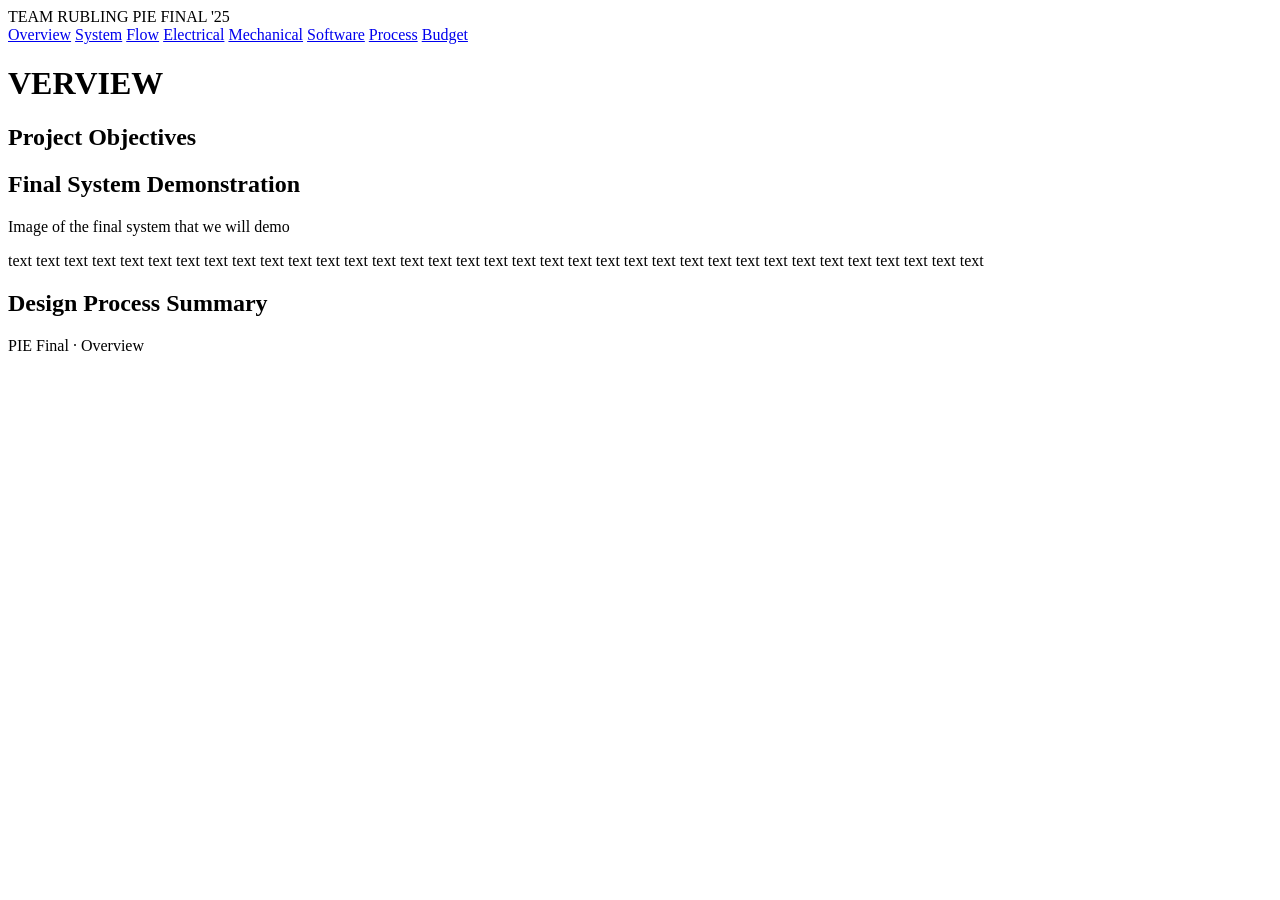
==== index.html @ 13314a57 "Website redesign: cube animation, layout, budget table" ====
<!doctype html>
<html lang="en">
<head>
  <meta charset="utf-8">
  <meta name="viewport" content="width=device-width,initial-scale=1">
  <title>Overview</title>
  <link rel="stylesheet" href="css/style.css?v=FINAL">
</head>
<body data-letter="O">

<header class="topbar">
  <div class="container navwrap">
    <div class="brand">TEAM RUBLING PIE FINAL '25</div>
    <nav class="navlinks">
      <a class="active" href="index.html">Overview</a>
      <a href="system.html">System</a>
      <a href="flow.html">Flow</a>
      <a href="electrical.html">Electrical</a>
      <a href="mechanical.html">Mechanical</a>
      <a href="software.html">Software</a>
      <a href="process.html">Process</a>
      <a href="budget.html">Budget</a>
    </nav>
  </div>
</header>

<div class="container hero">
    <div class="headingRow">
      <div class="cubeInline"><div id="cubeMount"></div></div>
      <h1 class="pageHeading">VERVIEW</h1>
    </div>
</div>

<main class="container">

  <section class="card section">
    <h2>Project Objectives</h2>
  </section>

  <section class="card section">
    <h2>Final System Demonstration</h2>
    <p> Image of the final system that we will demo</p>
    <p2> text text text text text text text text text text text text text text text text text text text text text text text text text text text text text text text text text text text </p2>
  </section>

  <section class="card section">
    <h2>Design Process Summary</h2>
  </section>

  <div class="footer">PIE Final · Overview</div>
</main>

<script src="js/nav.js"></script>
<script src="js/cube.js"></script>
</body>
</html>
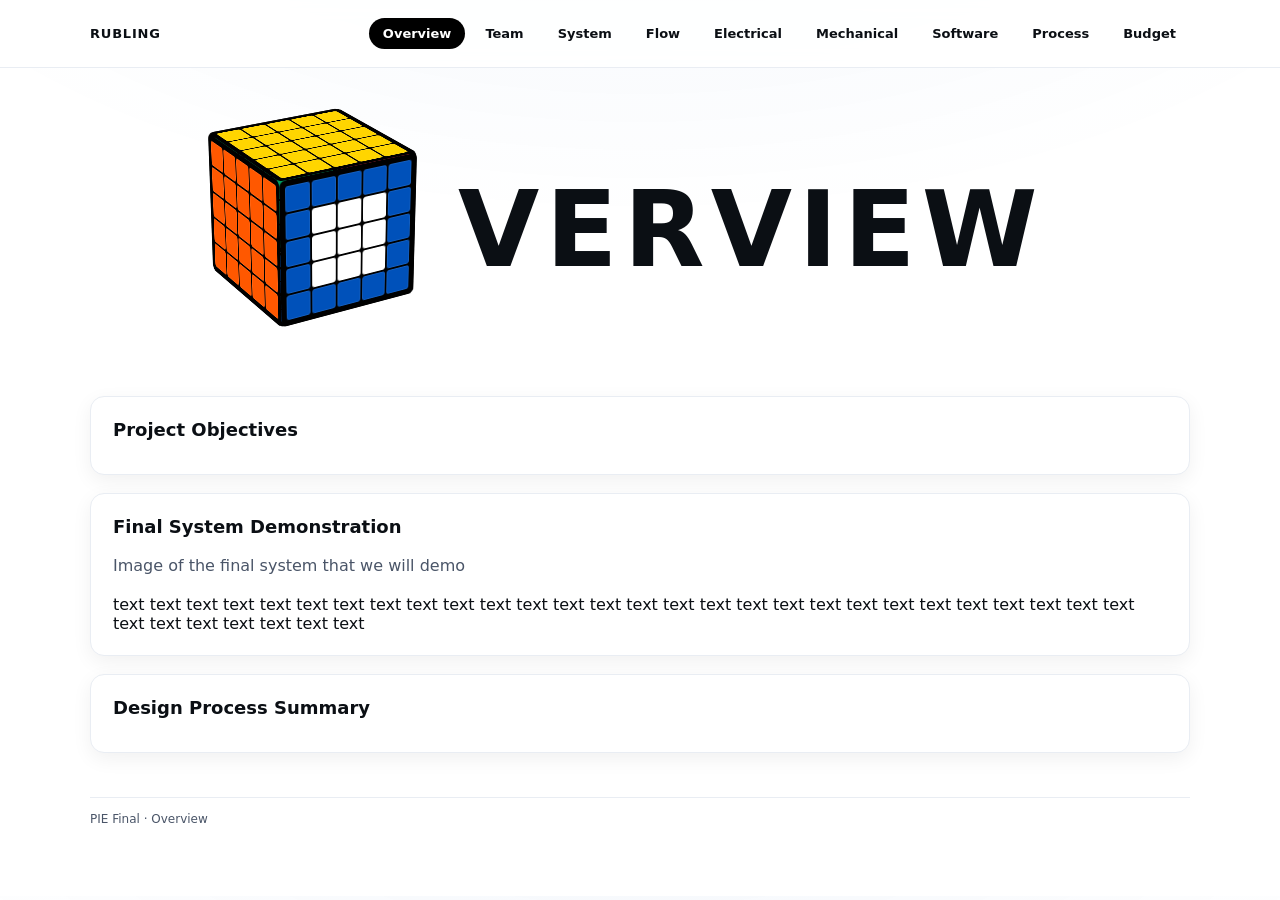
==== commit 9bdafbbe: "update navbar" ====
--- a/index.html
+++ b/index.html
@@ -10,9 +10,10 @@
 
 <header class="topbar">
   <div class="container navwrap">
-    <div class="brand">TEAM RUBLING PIE FINAL '25</div>
+    <div class="brand">RUBLING</div>
     <nav class="navlinks">
       <a class="active" href="index.html">Overview</a>
+      <a href="team.html">Team</a>
       <a href="system.html">System</a>
       <a href="flow.html">Flow</a>
       <a href="electrical.html">Electrical</a>
--- a/css/style.css
+++ b/css/style.css
@@ -0,0 +1,280 @@
+:root{
+  --bg:#ffffff;
+  --ink:#0b0f14;
+  --muted:#4a5568;
+
+  --blue:#0051ba;
+  --red:#c41e3a;
+  --orange:#ff5800;
+  --yellow:#ffd500;
+  --green:#009e60;
+
+  --black:#000000;
+  --border:#d6dbe3;
+  --borderSoft:#e9edf3;
+
+  --max:1100px;
+  --navH:68px;
+
+  --cubeSize:150px;
+  --headingScale:0.7;
+
+  --radius:14px;
+  --shadowSoft:0 6px 20px rgba(0,0,0,.06);
+  --shadowHover:0 10px 30px rgba(0,0,0,.10);
+}
+
+*{box-sizing:border-box}
+html,body{margin:0;padding:0}
+body{
+  font-family: system-ui, -apple-system, Segoe UI, Roboto, Arial, sans-serif;
+  background:
+    radial-gradient(1200px 600px at 50% -200px, rgba(0,81,186,.06), transparent 70%),
+    var(--bg);
+  color:var(--ink);
+}
+
+.container{
+  width:min(var(--max), calc(100% - 40px));
+  margin:0 auto;
+}
+
+.img-responsive {
+  display: block;
+  max-width: 100%;
+  height: auto;
+  margin: 0 auto;
+}
+
+
+.hero{
+  padding:40px 0 20px;
+}
+
+main{
+  padding-bottom:70px;
+}
+
+.topbar{
+  position:sticky;
+  top:0;
+  z-index:100;
+  height:var(--navH);
+  background:rgba(255,255,255,.85);
+  backdrop-filter:saturate(1.2) blur(8px);
+  border-bottom:1px solid var(--borderSoft);
+}
+
+.navwrap{
+  height:100%;
+  display:flex;
+  align-items:center;
+  justify-content:space-between;
+}
+
+.brand{
+  font-weight:800;
+  letter-spacing:.06em;
+  font-size:13px;
+}
+
+.navlinks{
+  display:flex;
+  gap:6px;
+}
+
+.navlinks a{
+  padding:8px 14px;
+  font-size:13px;
+  font-weight:600;
+  color:var(--ink);
+  border-radius:999px;
+  text-decoration:none;
+  transition:background .2s ease, transform .15s ease;
+}
+
+.navlinks a:hover{
+  background:#f2f5f9;
+  transform:translateY(-1px);
+}
+
+.navlinks a.active{
+  background:#000;
+  color:#fff;
+}
+
+.card{
+  background:#fff;
+  border:1px solid var(--borderSoft);
+  border-radius:var(--radius);
+  box-shadow:var(--shadowSoft);
+  transition:box-shadow .25s ease, transform .25s ease;
+}
+
+.card:hover{
+  box-shadow:var(--shadowHover);
+}
+
+.section{
+  padding:22px;
+  margin-top:18px;
+}
+
+.section h2{
+  margin:0 0 12px 0;
+  font-size:18px;
+}
+
+.section p,
+.section li{
+  color:var(--muted);
+  line-height:1.6;
+}
+
+.headingRow{
+  display:flex;
+  align-items:center;
+  justify-content:center;
+  gap:36px;
+  margin-top:30px;
+  margin-bottom:34px;
+}
+
+.pageHeading{
+  font-size:calc(var(--cubeSize) * var(--headingScale));
+  line-height:0.95;
+  font-weight:800;
+  letter-spacing:.06em;
+  margin:0;
+  opacity:0;
+  transform:translateX(-14px);
+}
+
+.pageHeading.text-reveal{
+  animation:textIn .55s cubic-bezier(.22,1,.36,1) forwards;
+}
+
+@keyframes textIn{
+  to{
+    opacity:1;
+    transform:translateX(0);
+  }
+}
+
+.cubeWrap{
+  width:calc(var(--cubeSize) + 36px);
+  height:calc(var(--cubeSize) + 36px);
+  perspective:1400px;
+}
+
+.cube{
+  width:var(--cubeSize);
+  height:var(--cubeSize);
+  transform-style:preserve-3d;
+  transform:rotateX(-24deg) rotateY(30deg);
+}
+
+.cube.spin{
+  animation:spin 1s linear forwards;
+}
+
+@keyframes spin{
+  from{transform:rotateX(-24deg) rotateY(30deg)}
+  to{transform:rotateX(-24deg) rotateY(390deg)}
+}
+
+.face{
+  position:absolute;
+  width:var(--cubeSize);
+  height:var(--cubeSize);
+  display:grid;
+  grid-template-columns:repeat(5,1fr);
+  grid-template-rows:repeat(5,1fr);
+  gap:2px;
+  padding:6px;
+  background:#000;
+  border-radius:6px;
+}
+
+.sticker{
+  border-radius:3px;
+  box-shadow:inset 0 0 0 1px rgba(255,255,255,.08);
+}
+
+.face.front{transform:translateZ(calc(var(--cubeSize)/2))}
+.face.back{transform:rotateY(180deg) translateZ(calc(var(--cubeSize)/2))}
+.face.right{transform:rotateY(90deg) translateZ(calc(var(--cubeSize)/2))}
+.face.left{transform:rotateY(-90deg) translateZ(calc(var(--cubeSize)/2))}
+.face.top{transform:rotateX(90deg) translateZ(calc(var(--cubeSize)/2))}
+.face.bottom{transform:rotateX(-90deg) translateZ(calc(var(--cubeSize)/2))}
+
+.tableWrap{
+  overflow-x:auto;
+  margin-top:16px;
+}
+
+.table{
+  width:100%;
+  min-width:900px;
+  border-collapse:separate;
+  border-spacing:0;
+  font-size:14px;
+  border:1px solid var(--borderSoft);
+  border-radius:12px;
+  overflow:hidden;
+}
+
+.table thead{
+  background:#f6f8fb;
+}
+
+.table th{
+  padding:12px 14px;
+  font-size:13px;
+  text-align:left;
+  font-weight:700;
+  border-bottom:1px solid var(--borderSoft);
+  white-space:nowrap;
+}
+
+.table td{
+  padding:12px 14px;
+  color:var(--muted);
+  border-bottom:1px solid var(--borderSoft);
+  vertical-align:top;
+}
+
+.table td:nth-child(3),
+.table td:nth-child(4),
+.table td:nth-child(5){
+  text-align:right;
+  white-space:nowrap;
+}
+
+.table tbody tr:hover{
+  background:#f9fbff;
+}
+
+.table tr:last-child td{
+  border-bottom:none;
+}
+
+.table .summaryRow td{
+  font-weight:800;
+  background:#f2f6ff;
+  color:var(--ink);
+  border-top:2px solid var(--border);
+}
+
+.footer{
+  margin-top:44px;
+  padding-top:14px;
+  border-top:1px solid var(--borderSoft);
+  font-size:12px;
+  color:var(--muted);
+}
+
+@media (prefers-reduced-motion: reduce){
+  .cube.spin{animation:none}
+  .pageHeading{opacity:1;transform:none}
+}
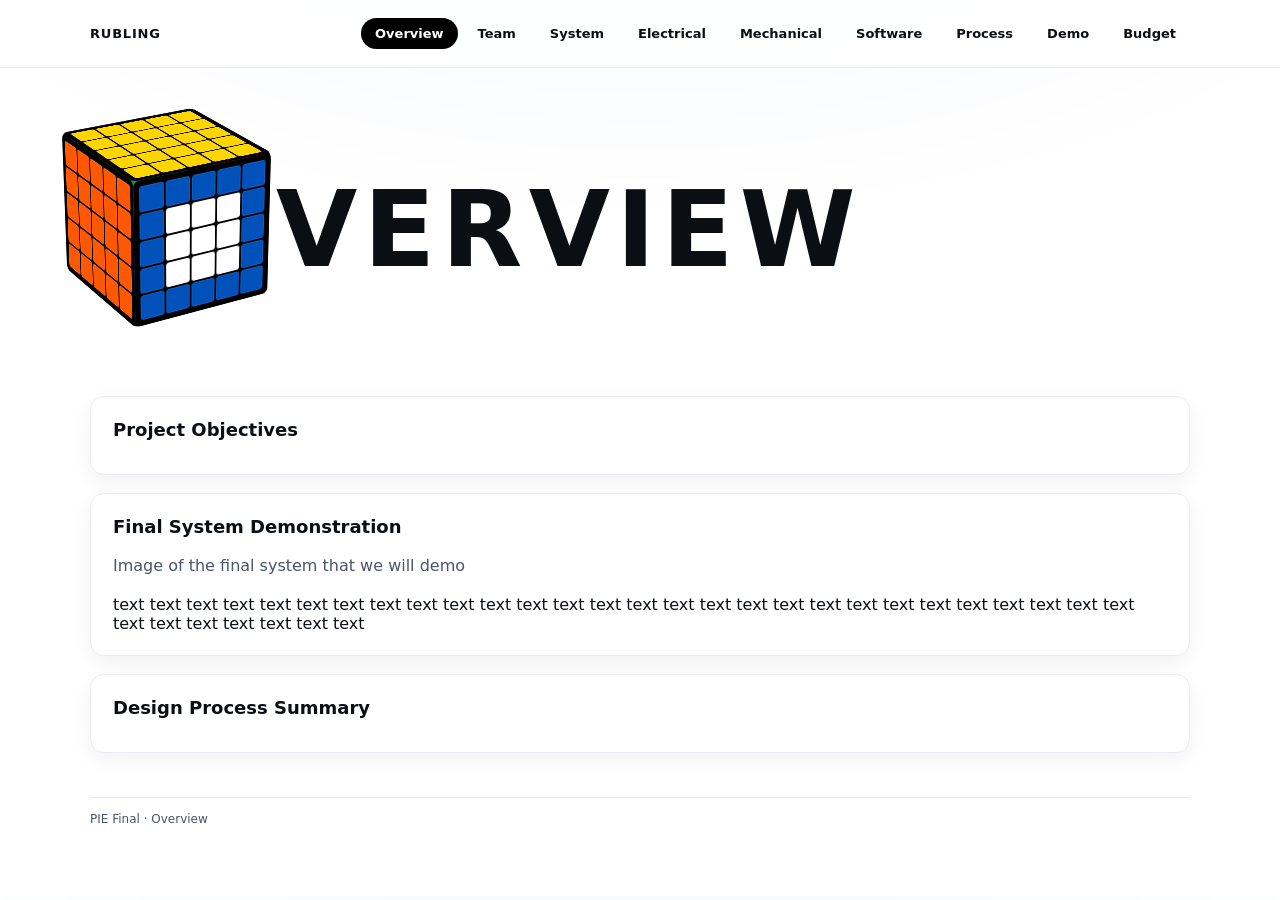
==== commit b20ce5a1: "removed flow, changed system, updated navbar" ====
--- a/index.html
+++ b/index.html
@@ -15,11 +15,11 @@
       <a class="active" href="index.html">Overview</a>
       <a href="team.html">Team</a>
       <a href="system.html">System</a>
-      <a href="flow.html">Flow</a>
       <a href="electrical.html">Electrical</a>
       <a href="mechanical.html">Mechanical</a>
       <a href="software.html">Software</a>
       <a href="process.html">Process</a>
+      <a href="demo.html">Demo</a>
       <a href="budget.html">Budget</a>
     </nav>
   </div>
--- a/css/style.css
+++ b/css/style.css
@@ -3,7 +3,7 @@
   --ink:#0b0f14;
   --muted:#4a5568;
 
-  --blue:#0051ba;
+--blue:#7aa7e9;
   --red:#c41e3a;
   --orange:#ff5800;
   --yellow:#ffd500;
@@ -39,13 +39,12 @@
   margin:0 auto;
 }
 
-.img-responsive {
-  display: block;
-  max-width: 100%;
-  height: auto;
-  margin: 0 auto;
-}
-
+.img-responsive{
+  display:block;
+  max-width:100%;
+  height:auto;
+  margin:0 auto;
+}
 
 .hero{
   padding:40px 0 20px;
@@ -132,13 +131,15 @@
 }
 
 .headingRow{
-  display:flex;
+  display:grid;
+  grid-template-columns: var(--cubeSize) auto;
   align-items:center;
-  justify-content:center;
+  justify-content:start;
   gap:36px;
-  margin-top:30px;
-  margin-bottom:34px;
-}
+  max-width:var(--max);
+  margin:30px auto 34px;
+}
+
 
 .pageHeading{
   font-size:calc(var(--cubeSize) * var(--headingScale));
@@ -266,6 +267,29 @@
   border-top:2px solid var(--border);
 }
 
+.linkBtn{
+  display:inline-block;
+  padding:6px 14px;
+  border-radius:999px;
+  background:var(--blue);
+  color:#fff;
+  font-size:13px;
+  font-weight:600;
+  text-decoration:none;
+  transition:background .15s ease, transform .15s ease, box-shadow .15s ease;
+}
+
+.linkBtn:hover{
+  background:#1f5fe0;
+  transform:translateY(-1px);
+  box-shadow:0 4px 10px rgba(0,0,0,.12);
+}
+
+.linkBtn:active{
+  transform:translateY(0);
+  box-shadow:none;
+}
+
 .footer{
   margin-top:44px;
   padding-top:14px;
@@ -278,3 +302,75 @@
   .cube.spin{animation:none}
   .pageHeading{opacity:1;transform:none}
 }
+
+.grid{padding:1.25rem 0}
+
+.cards{
+  display:grid;
+  grid-template-columns:repeat(auto-fit, minmax(200px, 1fr));
+  gap:1rem;
+  align-items:start;
+}
+
+.sub-card{
+  display:flex;
+  flex-direction:column;
+  align-items:center;
+  text-align:center;
+  gap:.6rem;
+  background:#fff;
+  border-radius:10px;
+  padding:.9rem;
+  box-shadow:0 6px 18px rgba(0,0,0,.06);
+  transition:transform .18s ease, box-shadow .18s ease;
+  cursor:pointer;
+  outline:none;
+}
+
+.sub-photo{
+  width:clamp(120px, 20vw, 220px);
+  height:clamp(120px, 20vw, 220px);
+  object-fit:cover;
+  border-radius:50%;
+  border:4px solid rgba(0,0,0,.06);
+  box-shadow:0 10px 30px rgba(0,0,0,.08);
+  flex-shrink:0;
+}
+
+.sub-info h3{
+  margin:0;
+  font-size:1rem;
+  line-height:1.1;
+}
+
+.role{
+  margin:.15rem 0;
+  color:#666;
+  font-size:.9rem;
+}
+
+.bio{
+  margin:.25rem 0 0;
+  font-size:.85rem;
+  color:#444;
+  max-width:18rem;
+}
+
+@media (max-width:420px){
+  .sub-photo{width:72px;height:72px}
+  .bio{max-width:14rem}
+}
+.timeline{
+  position:relative;
+}
+
+.timeline-line{
+  position:absolute;
+  left:50%;
+  top:0;
+  width:4px;
+  height:0;
+  background:linear-gradient(to bottom, var(--borderSoft), var(--blue));
+  transform:translateX(-50%);
+  will-change:height;
+}
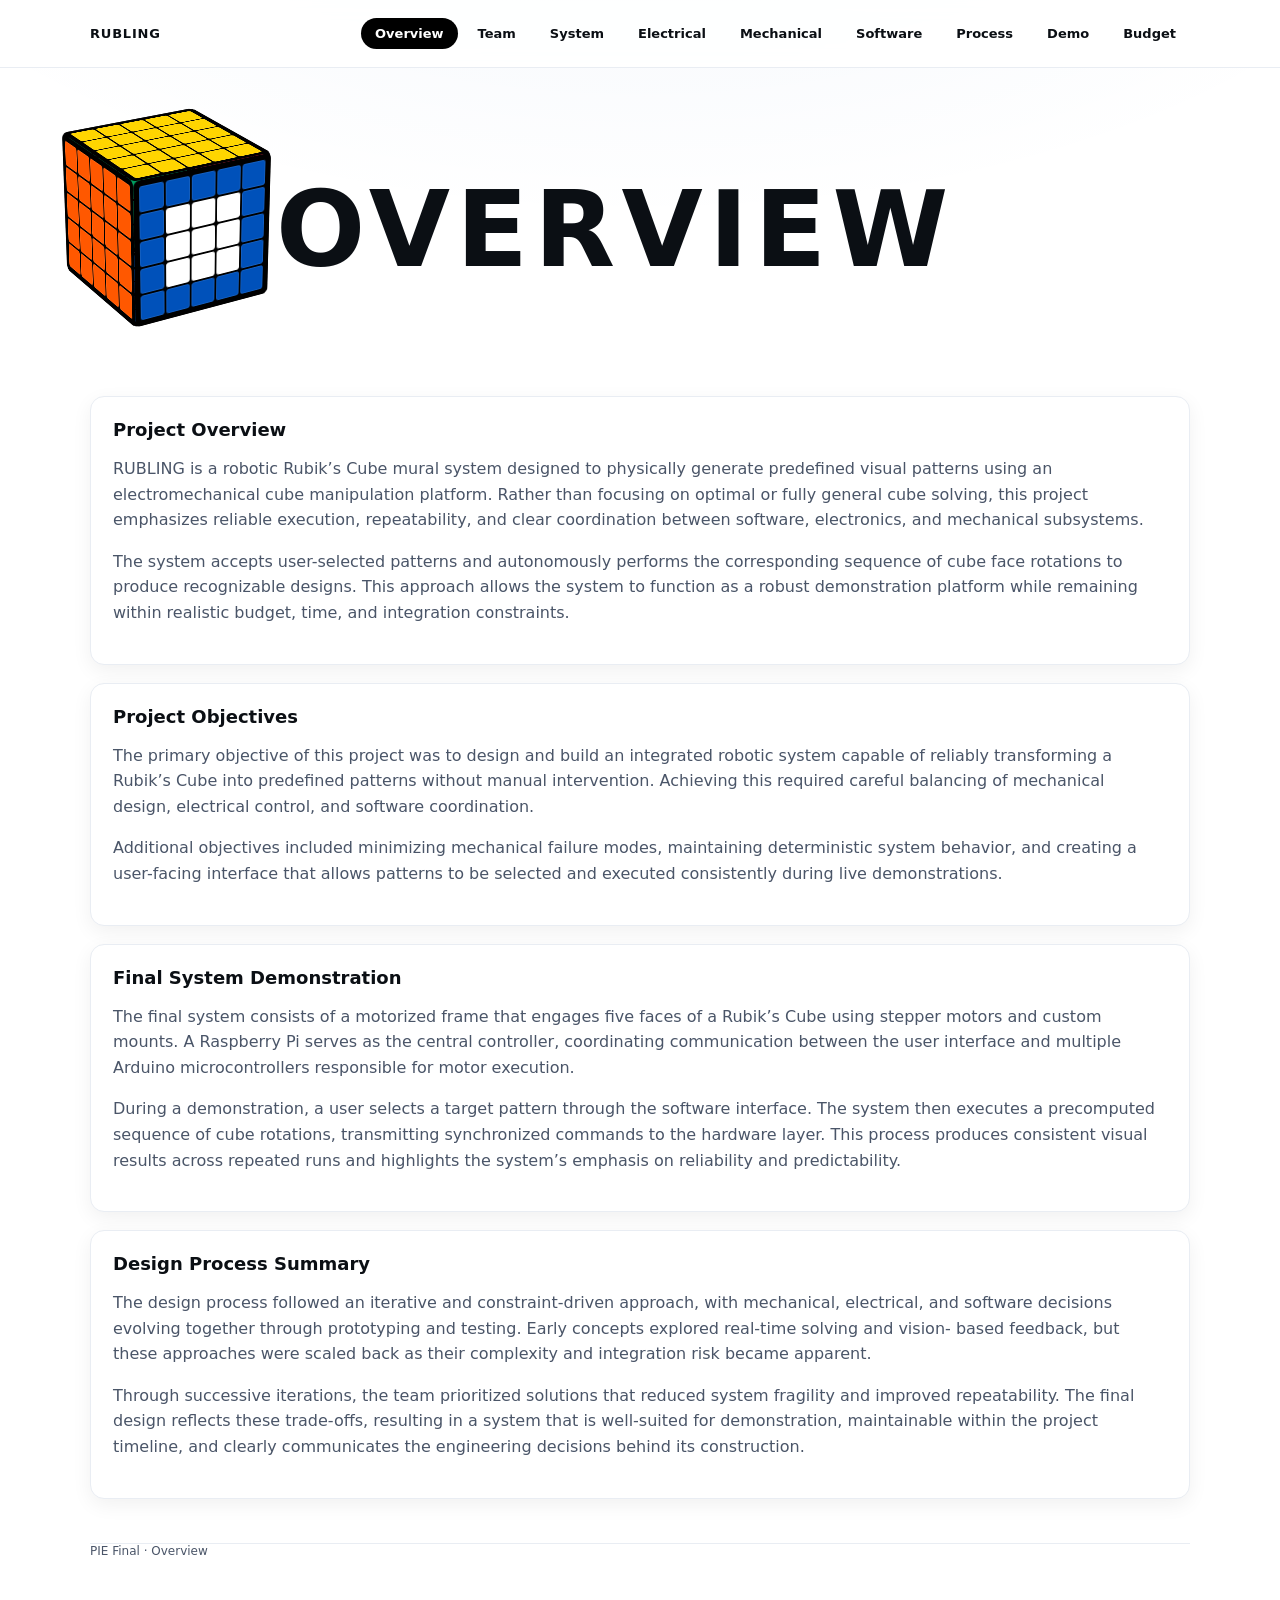
==== commit d0949fcb: "Update overview, process, and software pages" ====
--- a/index.html
+++ b/index.html
@@ -6,6 +6,7 @@
   <title>Overview</title>
   <link rel="stylesheet" href="css/style.css?v=FINAL">
 </head>
+
 <body data-letter="O">
 
 <header class="topbar">
@@ -26,32 +27,91 @@
 </header>
 
 <div class="container hero">
-    <div class="headingRow">
-      <div class="cubeInline"><div id="cubeMount"></div></div>
-      <h1 class="pageHeading">VERVIEW</h1>
+  <div class="headingRow">
+    <div class="cubeInline">
+      <div id="cubeMount"></div>
     </div>
+    <h1 class="pageHeading">OVERVIEW</h1>
+  </div>
 </div>
 
 <main class="container">
 
   <section class="card section">
+    <h2>Project Overview</h2>
+    <p>
+      RUBLING is a robotic Rubik’s Cube mural system designed to physically generate
+      predefined visual patterns using an electromechanical cube manipulation platform.
+      Rather than focusing on optimal or fully general cube solving, this project
+      emphasizes reliable execution, repeatability, and clear coordination between
+      software, electronics, and mechanical subsystems.
+    </p>
+    <p>
+      The system accepts user-selected patterns and autonomously performs the
+      corresponding sequence of cube face rotations to produce recognizable designs.
+      This approach allows the system to function as a robust demonstration platform
+      while remaining within realistic budget, time, and integration constraints.
+    </p>
+  </section>
+
+  <section class="card section">
     <h2>Project Objectives</h2>
+    <p>
+      The primary objective of this project was to design and build an integrated
+      robotic system capable of reliably transforming a Rubik’s Cube into predefined
+      patterns without manual intervention. Achieving this required careful balancing
+      of mechanical design, electrical control, and software coordination.
+    </p>
+    <p>
+      Additional objectives included minimizing mechanical failure modes, maintaining
+      deterministic system behavior, and creating a user-facing interface that allows
+      patterns to be selected and executed consistently during live demonstrations.
+    </p>
   </section>
 
   <section class="card section">
     <h2>Final System Demonstration</h2>
-    <p> Image of the final system that we will demo</p>
-    <p2> text text text text text text text text text text text text text text text text text text text text text text text text text text text text text text text text text text text </p2>
+    <p>
+      The final system consists of a motorized frame that engages five faces of a
+      Rubik’s Cube using stepper motors and custom mounts. A Raspberry Pi serves as
+      the central controller, coordinating communication between the user interface
+      and multiple Arduino microcontrollers responsible for motor execution.
+    </p>
+    <p>
+      During a demonstration, a user selects a target pattern through the software
+      interface. The system then executes a precomputed sequence of cube rotations,
+      transmitting synchronized commands to the hardware layer. This process produces
+      consistent visual results across repeated runs and highlights the system’s
+      emphasis on reliability and predictability.
+    </p>
   </section>
 
   <section class="card section">
     <h2>Design Process Summary</h2>
+    <p>
+      The design process followed an iterative and constraint-driven approach, with
+      mechanical, electrical, and software decisions evolving together through
+      prototyping and testing. Early concepts explored real-time solving and vision-
+      based feedback, but these approaches were scaled back as their complexity and
+      integration risk became apparent.
+    </p>
+    <p>
+      Through successive iterations, the team prioritized solutions that reduced
+      system fragility and improved repeatability. The final design reflects these
+      trade-offs, resulting in a system that is well-suited for demonstration,
+      maintainable within the project timeline, and clearly communicates the
+      engineering decisions behind its construction.
+    </p>
   </section>
 
-  <div class="footer">PIE Final · Overview</div>
+  <div class="footer">
+    PIE Final · Overview
+  </div>
+
 </main>
 
 <script src="js/nav.js"></script>
 <script src="js/cube.js"></script>
+
 </body>
 </html>
--- a/css/style.css
+++ b/css/style.css
@@ -292,7 +292,7 @@
 
 .footer{
   margin-top:44px;
-  padding-top:14px;
+  padding-top:14px 16px 20px 16px;
   border-top:1px solid var(--borderSoft);
   font-size:12px;
   color:var(--muted);
@@ -374,3 +374,80 @@
   transform:translateX(-50%);
   will-change:height;
 }
+.uiGrid{
+  display:grid;
+  grid-template-columns:repeat(2, 1fr);
+  gap:18px;
+  margin-top:14px;
+}
+
+.uiFigure{
+  display:flex;
+  flex-direction:column;
+  height:100%;
+  cursor:zoom-in;
+}
+
+.uiFigure a{
+  display:block;
+  flex-grow:1;
+}
+
+.uiFigure img{
+  width:100%;
+  aspect-ratio:16 / 9;
+  object-fit:contain;
+  background:#f6f8fb;
+  border-radius:12px;
+  border:1px solid var(--borderSoft);
+  box-shadow:var(--shadowSoft);
+  padding:6px;          
+  transition:transform .18s ease, box-shadow .18s ease;
+}
+
+.uiFigure:hover img{
+  transform:translateY(-2px);
+  box-shadow:var(--shadowHover);
+}
+
+.uiFigure figcaption{
+  margin-top:4px;        
+  padding-left:2px;
+  font-size:13px;
+  color:var(--muted);
+  line-height:1.35;
+}
+
+.lightbox{
+  position:fixed;
+  inset:0;
+  background:rgba(10,14,20,.75);
+  display:none;
+  align-items:center;
+  justify-content:center;
+  z-index:999;
+  padding:40px;
+}
+
+.lightbox:target{
+  display:flex;
+}
+
+.lightbox img{
+  max-width:min(1100px, 100%);
+  max-height:90vh;
+  border-radius:14px;
+  box-shadow:0 30px 80px rgba(0,0,0,.35);
+  background:#fff;
+}
+
+.lightbox span{
+  position:absolute;
+  top:22px;
+  right:26px;
+  font-size:28px;
+  color:#fff;
+  text-decoration:none;
+  font-weight:600;
+  cursor:pointer;
+}
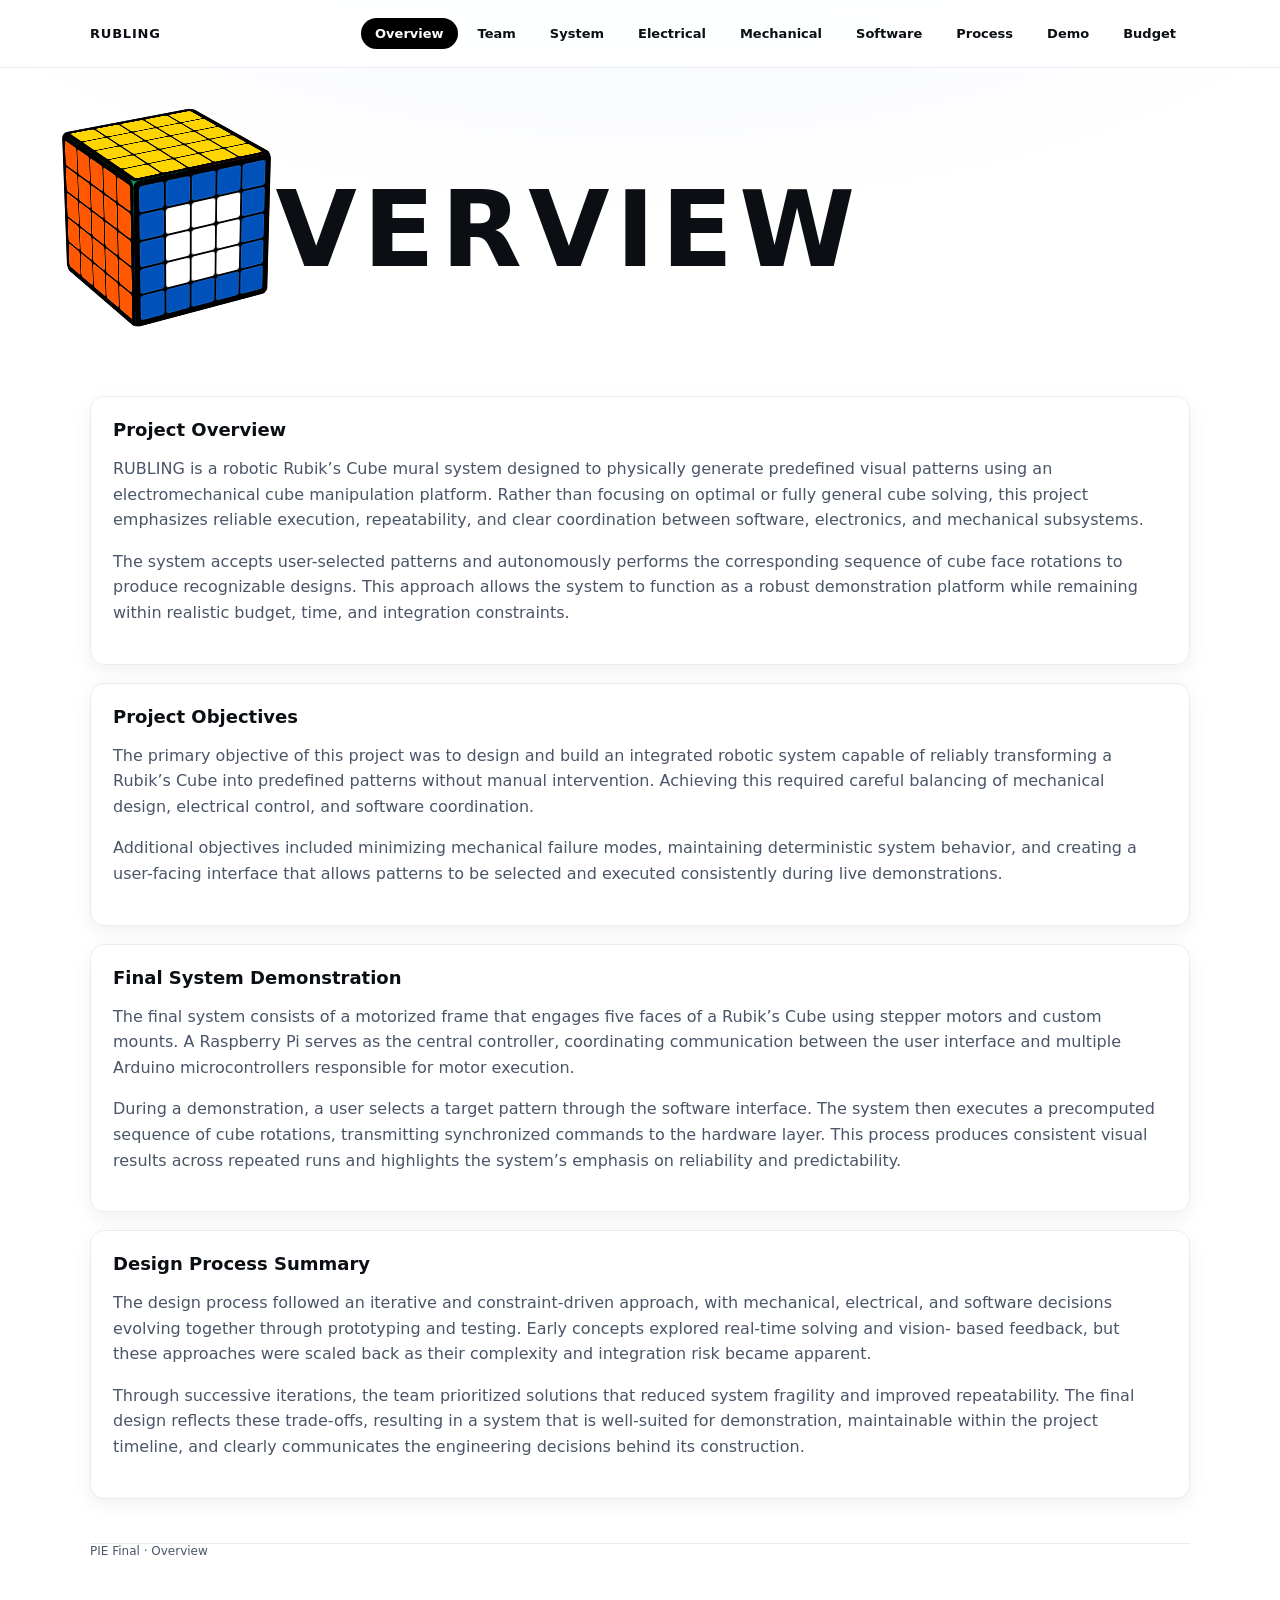
==== commit fc4c190c: "updated process" ====
--- a/index.html
+++ b/index.html
@@ -31,7 +31,7 @@
     <div class="cubeInline">
       <div id="cubeMount"></div>
     </div>
-    <h1 class="pageHeading">OVERVIEW</h1>
+    <h1 class="pageHeading">VERVIEW</h1>
   </div>
 </div>
 
--- a/css/style.css
+++ b/css/style.css
@@ -451,3 +451,49 @@
   font-weight:600;
   cursor:pointer;
 }
+
+.timeline .cube-wrap{
+  perspective:800px;
+  transform-style:preserve-3d;
+}
+
+.timeline .cube{
+  transform-style:preserve-3d;
+}
+
+.timeline .cube-face{
+  backface-visibility:visible;
+  transform-style:preserve-3d;
+}
+
+.timeline .cube-face.front,
+.timeline .cube-face.back,
+.timeline .cube-face.left,
+.timeline .cube-face.right,
+.timeline .cube-face.top,
+.timeline .cube-face.bottom{
+  position:absolute;
+}
+
+.two-column {
+  display: flex;
+  gap: 20px;
+  align-items: flex-start;
+}
+
+.card-left {
+  flex: 1;
+  display: flex;
+  flex-direction: row;
+  gap: 10px;
+}
+
+.card-left .card-img {
+  width: 50%;
+  height: auto;
+  border-radius: 6px;
+}
+
+.card-right {
+  flex: 2;
+}
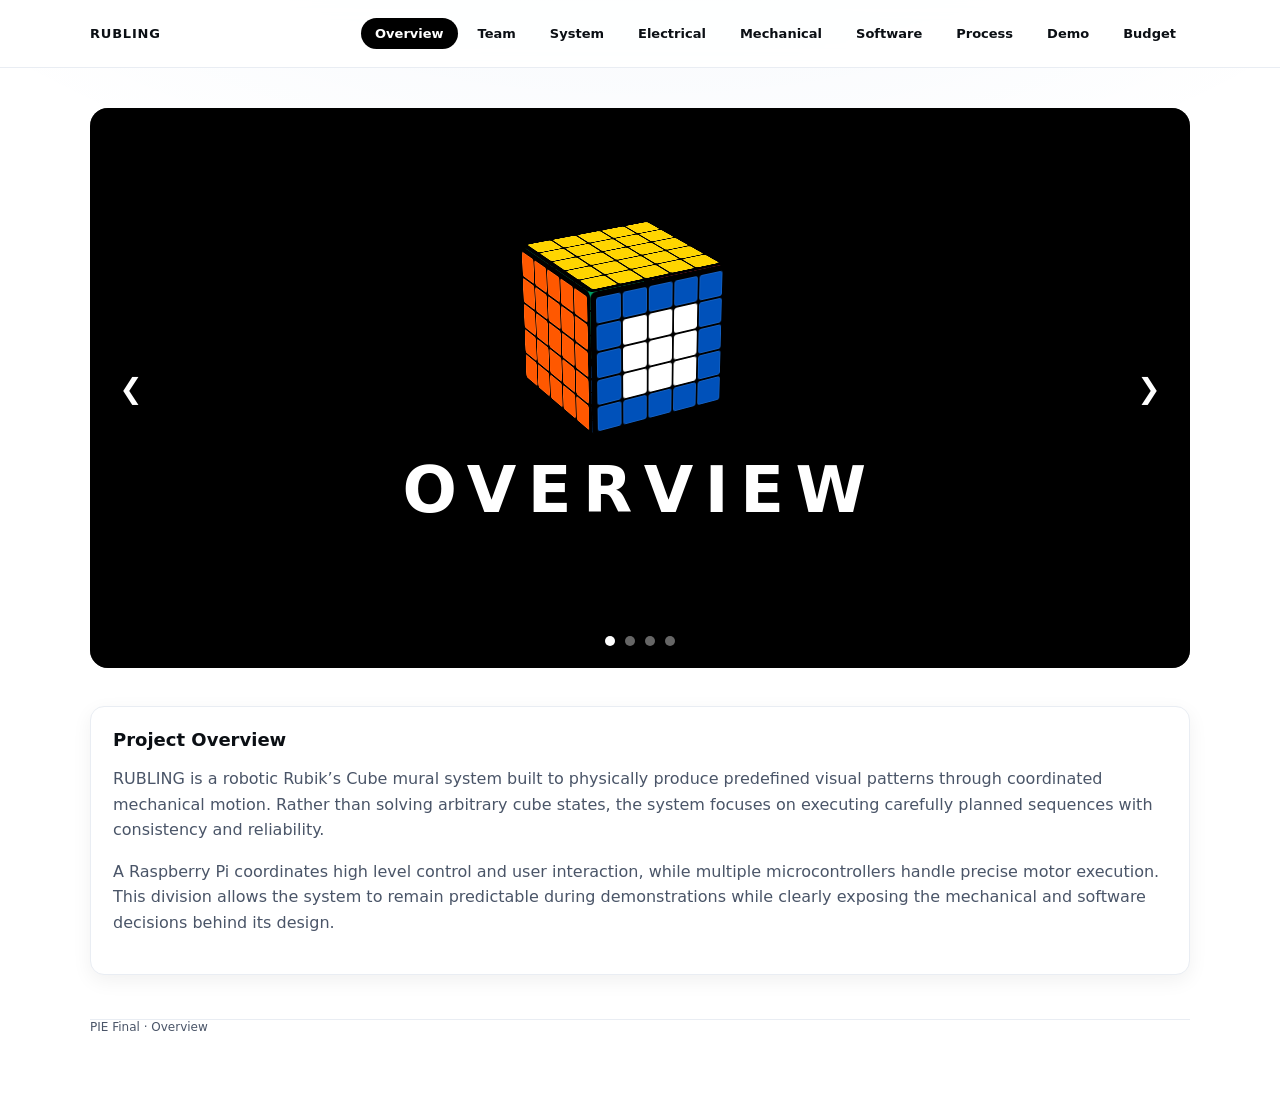
==== commit dd440682: "Update index.html" ====
--- a/index.html
+++ b/index.html
@@ -5,6 +5,115 @@
   <meta name="viewport" content="width=device-width,initial-scale=1">
   <title>Overview</title>
   <link rel="stylesheet" href="css/style.css?v=FINAL">
+
+  <style>
+    .heroStage{
+      position:relative;
+      height:560px;
+      overflow:hidden;
+      border-radius:18px;
+      background:#000;
+    }
+
+    .heroSlider{
+      position:absolute;
+      inset:0;
+    }
+
+    .slides{
+      width:100%;
+      height:100%;
+      position:relative;
+    }
+
+    .slide{
+      position:absolute;
+      inset:0;
+      opacity:0;
+      transition:opacity .8s ease;
+    }
+
+    .slide.active{
+      opacity:1;
+      z-index:1;
+    }
+
+    .slide img,
+    .slide video{
+      width:100%;
+      height:100%;
+      object-fit:cover;
+    }
+
+    .heroOverlay{
+      position:absolute;
+      inset:0;
+      display:flex;
+      align-items:center;
+      justify-content:center;
+      flex-direction:column;
+      gap:18px;
+      background:radial-gradient(circle at center, rgba(0,0,0,.35), rgba(0,0,0,.6));
+      z-index:3;
+      transition:opacity .8s ease, transform .8s ease;
+    }
+
+    .heroOverlay.hidden{
+      opacity:0;
+      transform:scale(.96);
+      pointer-events:none;
+    }
+
+    .heroTitle{
+      color:#fff;
+      font-size:64px;
+      font-weight:800;
+      letter-spacing:.18em;
+    }
+
+    .sliderControls{
+      position:absolute;
+      bottom:22px;
+      left:50%;
+      transform:translateX(-50%);
+      display:flex;
+      gap:10px;
+      z-index:4;
+    }
+
+    .dot{
+      width:10px;
+      height:10px;
+      border-radius:50%;
+      background:rgba(255,255,255,.4);
+      cursor:pointer;
+    }
+
+    .dot.active{
+      background:#fff;
+    }
+
+    .arrow{
+      position:absolute;
+      top:50%;
+      transform:translateY(-50%);
+      width:46px;
+      height:46px;
+      border-radius:50%;
+      display:flex;
+      align-items:center;
+      justify-content:center;
+      font-size:28px;
+      color:#fff;
+      background:rgba(0,0,0,.45);
+      cursor:pointer;
+      z-index:4;
+      user-select:none;
+    }
+
+    .arrow.left{left:18px}
+    .arrow.right{right:18px}
+  </style>
 </head>
 
 <body data-letter="O">
@@ -27,91 +136,102 @@
 </header>
 
 <div class="container hero">
-  <div class="headingRow">
-    <div class="cubeInline">
+  <div class="heroStage">
+
+    <div class="heroSlider">
+      <div class="slides">
+
+        <div class="slide active">
+          <video autoplay muted loop playsinline>
+            <source src="media/overview/7eae91cf-fb0e-4a40-8546-50fbf7504b95 (1).mp4" type="video/mp4">
+          </video>
+        </div>
+
+        <div class="slide">
+          <img src="media/overview/WhatsApp Image 2025-12-19 at 11.19.34 AM (1).jpeg">
+        </div>
+
+        <div class="slide">
+          <img src="media/overview/WhatsApp Image 2025-12-19 at 11.19.34 AM.jpeg">
+        </div>
+
+        <div class="slide">
+          <img src="media/overview/WhatsApp Image 2025-12-19 at 11.19.35 AM.jpeg">
+        </div>
+
+      </div>
+
+      <div class="arrow left" id="prev">&#10094;</div>
+      <div class="arrow right" id="next">&#10095;</div>
+      <div class="sliderControls" id="dots"></div>
+    </div>
+
+    <div class="heroOverlay" id="heroOverlay">
       <div id="cubeMount"></div>
+      <div class="heroTitle">OVERVIEW</div>
     </div>
-    <h1 class="pageHeading">VERVIEW</h1>
+
   </div>
 </div>
 
 <main class="container">
 
-  <section class="card section">
-    <h2>Project Overview</h2>
-    <p>
-      RUBLING is a robotic Rubik’s Cube mural system designed to physically generate
-      predefined visual patterns using an electromechanical cube manipulation platform.
-      Rather than focusing on optimal or fully general cube solving, this project
-      emphasizes reliable execution, repeatability, and clear coordination between
-      software, electronics, and mechanical subsystems.
-    </p>
-    <p>
-      The system accepts user-selected patterns and autonomously performs the
-      corresponding sequence of cube face rotations to produce recognizable designs.
-      This approach allows the system to function as a robust demonstration platform
-      while remaining within realistic budget, time, and integration constraints.
-    </p>
-  </section>
-
-  <section class="card section">
-    <h2>Project Objectives</h2>
-    <p>
-      The primary objective of this project was to design and build an integrated
-      robotic system capable of reliably transforming a Rubik’s Cube into predefined
-      patterns without manual intervention. Achieving this required careful balancing
-      of mechanical design, electrical control, and software coordination.
-    </p>
-    <p>
-      Additional objectives included minimizing mechanical failure modes, maintaining
-      deterministic system behavior, and creating a user-facing interface that allows
-      patterns to be selected and executed consistently during live demonstrations.
-    </p>
-  </section>
-
-  <section class="card section">
-    <h2>Final System Demonstration</h2>
-    <p>
-      The final system consists of a motorized frame that engages five faces of a
-      Rubik’s Cube using stepper motors and custom mounts. A Raspberry Pi serves as
-      the central controller, coordinating communication between the user interface
-      and multiple Arduino microcontrollers responsible for motor execution.
-    </p>
-    <p>
-      During a demonstration, a user selects a target pattern through the software
-      interface. The system then executes a precomputed sequence of cube rotations,
-      transmitting synchronized commands to the hardware layer. This process produces
-      consistent visual results across repeated runs and highlights the system’s
-      emphasis on reliability and predictability.
-    </p>
-  </section>
-
-  <section class="card section">
-    <h2>Design Process Summary</h2>
-    <p>
-      The design process followed an iterative and constraint-driven approach, with
-      mechanical, electrical, and software decisions evolving together through
-      prototyping and testing. Early concepts explored real-time solving and vision-
-      based feedback, but these approaches were scaled back as their complexity and
-      integration risk became apparent.
-    </p>
-    <p>
-      Through successive iterations, the team prioritized solutions that reduced
-      system fragility and improved repeatability. The final design reflects these
-      trade-offs, resulting in a system that is well-suited for demonstration,
-      maintainable within the project timeline, and clearly communicates the
-      engineering decisions behind its construction.
-    </p>
-  </section>
-
-  <div class="footer">
-    PIE Final · Overview
-  </div>
+<section class="card section">
+  <h2>Project Overview</h2>
+  <p>
+    RUBLING is a robotic Rubik’s Cube mural system built to physically produce
+    predefined visual patterns through coordinated mechanical motion. Rather than
+    solving arbitrary cube states, the system focuses on executing carefully planned
+    sequences with consistency and reliability.
+  </p>
+  <p>
+    A Raspberry Pi coordinates high level control and user interaction, while
+    multiple microcontrollers handle precise motor execution. This division allows
+    the system to remain predictable during demonstrations while clearly exposing
+    the mechanical and software decisions behind its design.
+  </p>
+</section>
+
+<div class="footer">PIE Final · Overview</div>
 
 </main>
 
 <script src="js/nav.js"></script>
 <script src="js/cube.js"></script>
 
+<script>
+  const slides=[...document.querySelectorAll('.slide')];
+  const dotsWrap=document.getElementById('dots');
+  let index=0;
+
+  slides.forEach((_,i)=>{
+    const d=document.createElement('div');
+    d.className='dot'+(i===0?' active':'');
+    d.onclick=()=>goTo(i);
+    dotsWrap.appendChild(d);
+  });
+
+  const dots=[...document.querySelectorAll('.dot')];
+
+  function goTo(i){
+    slides[index].classList.remove('active');
+    dots[index].classList.remove('active');
+    index=(i+slides.length)%slides.length;
+    slides[index].classList.add('active');
+    dots[index].classList.add('active');
+    const v=slides[index].querySelector('video');
+    if(v){v.play()}
+  }
+
+  document.getElementById('next').onclick=()=>goTo(index+1);
+  document.getElementById('prev').onclick=()=>goTo(index-1);
+
+  setInterval(()=>goTo(index+1), 7000);
+
+  setTimeout(()=>{
+    document.getElementById('heroOverlay').classList.add('hidden');
+  }, 2200);
+</script>
+
 </body>
 </html>
